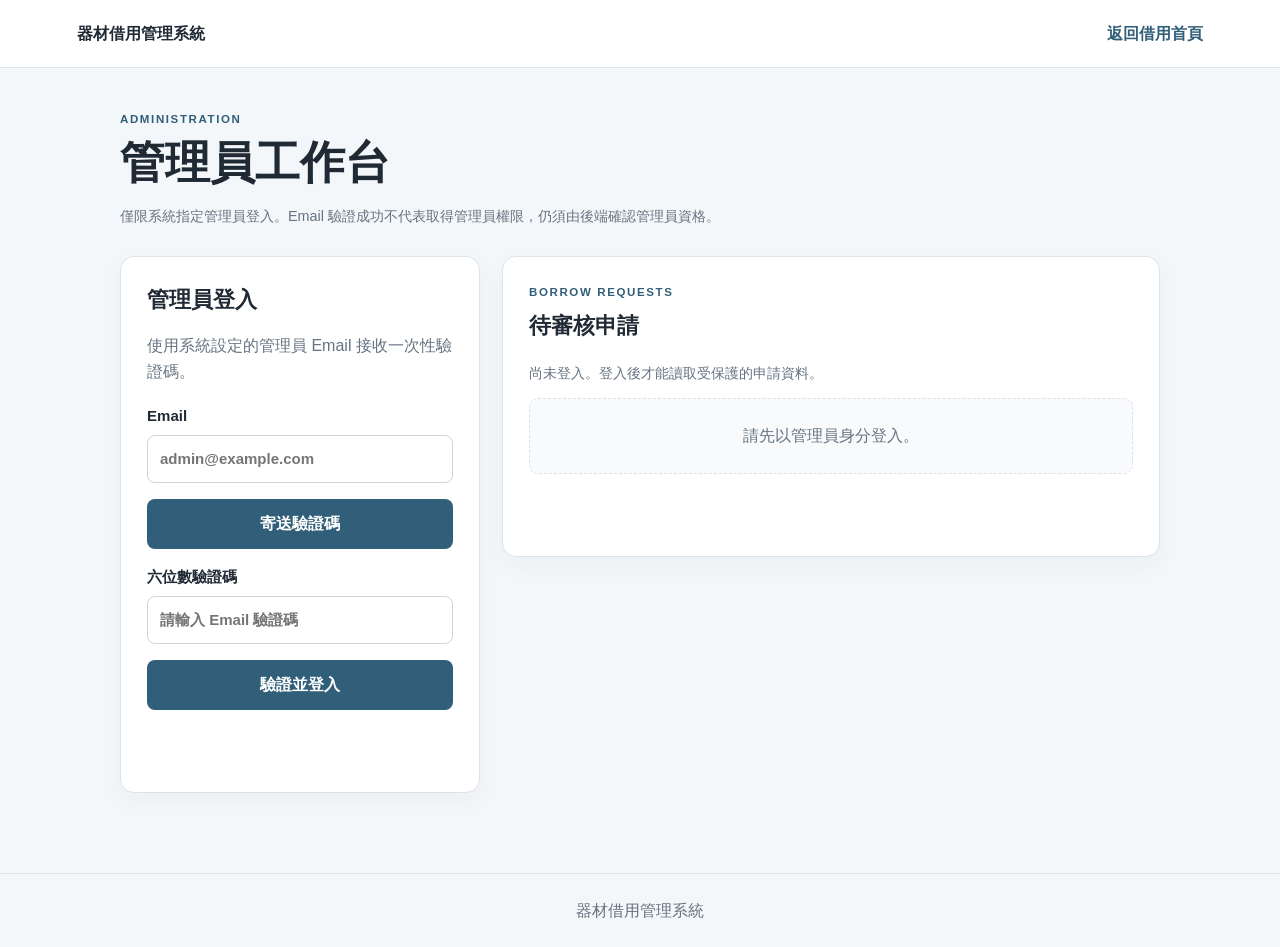
==== admin.html @ a40c545c "Add administrator login and review page" ====
<!doctype html>
<html lang="zh-Hant">
<head>
  <meta charset="UTF-8">
  <meta name="viewport" content="width=device-width, initial-scale=1.0">
  <meta name="description" content="器材借用管理系統管理員入口">
  <title>管理員登入｜器材借用管理系統</title>
  <link rel="stylesheet" href="./styles.css">
  <script src="./config.js" defer></script>
  <script src="./admin.js" defer></script>
</head>
<body>
  <header class="site-header">
    <a class="brand" href="./">器材借用管理系統</a>
    <a class="text-link" href="./">返回借用首頁</a>
  </header>
  <main class="admin-page">
    <section class="admin-intro">
      <p class="eyebrow">ADMINISTRATION</p>
      <h1>管理員工作台</h1>
      <p class="muted">僅限系統指定管理員登入。Email 驗證成功不代表取得管理員權限，仍須由後端確認管理員資格。</p>
    </section>
    <div class="admin-layout">
      <section class="admin-panel" aria-labelledby="login-title">
        <h2 id="login-title">管理員登入</h2>
        <p>使用系統設定的管理員 Email 接收一次性驗證碼。</p>
        <form id="login-form" class="admin-form">
          <label>Email
            <input id="admin-email" type="email" autocomplete="email" maxlength="254" required placeholder="admin@example.com">
          </label>
          <button id="send-code" type="button">寄送驗證碼</button>
          <label>六位數驗證碼
            <input id="admin-code" inputmode="numeric" autocomplete="one-time-code" pattern="[0-9]{6}" maxlength="6" required placeholder="請輸入 Email 驗證碼">
          </label>
          <button id="verify-login" type="submit">驗證並登入</button>
        </form>
        <p id="login-message" class="admin-message" role="status" aria-live="polite"></p>
      </section>
      <section class="admin-panel" aria-labelledby="requests-title">
        <div class="admin-toolbar">
          <div><p class="eyebrow">BORROW REQUESTS</p><h2 id="requests-title">待審核申請</h2></div>
          <button id="logout" class="button-secondary" type="button" hidden>登出</button>
        </div>
        <p id="session-note" class="admin-session-note">尚未登入。登入後才能讀取受保護的申請資料。</p>
        <div id="request-list" class="empty-admin" aria-live="polite">請先以管理員身分登入。</div>
        <p id="request-message" class="admin-message" role="status" aria-live="polite"></p>
      </section>
    </div>
  </main>
  <footer class="site-footer">器材借用管理系統</footer>
</body>
</html>
---- styles.css ----
:root {
  color-scheme: light;
  --ink: #202a35;
  --muted: #667381;
  --line: #dce3e9;
  --surface: #ffffff;
  --page: #f4f7f9;
  --accent: #315f79;
  --accent-dark: #24485d;
  --soft-blue: #edf4f7;
}
* { box-sizing: border-box; }
body {
  margin: 0;
  background: var(--page);
  color: var(--ink);
  font-family: -apple-system, BlinkMacSystemFont, "Segoe UI", "Noto Sans TC", sans-serif;
  line-height: 1.6;
}
.site-header {
  min-height: 68px;
  padding: 0 max(6vw, 24px);
  display: flex;
  align-items: center;
  justify-content: space-between;
  background: var(--surface);
  border-bottom: 1px solid var(--line);
}
.brand { color: var(--ink); font-weight: 700; text-decoration: none; }
.header-note, .muted, .form-hint { color: var(--muted); font-size: .9rem; }
.page { width: min(900px, calc(100% - 40px)); margin: 54px auto 80px; }
.intro { margin-bottom: 28px; }
.eyebrow { margin: 0 0 8px; color: var(--accent); font-size: .72rem; font-weight: 800; letter-spacing: .14em; }
h1 { margin: 0 0 10px; font-size: clamp(2rem, 5vw, 2.8rem); line-height: 1.2; }
h2 { margin: 0; font-size: 1.35rem; }
.intro > p:last-child { color: var(--muted); }
.notice {
  padding: 18px 20px;
  margin: 26px 0;
  border: 1px solid #d7e4eb;
  border-left: 4px solid var(--accent);
  border-radius: 10px;
  background: var(--soft-blue);
}
.notice p { margin: 4px 0 0; color: #526575; }
.panel {
  margin-top: 22px;
  padding: 26px;
  background: var(--surface);
  border: 1px solid var(--line);
  border-radius: 14px;
  box-shadow: 0 8px 24px rgb(30 50 65 / 4%);
}
.section-heading { display: flex; justify-content: space-between; align-items: end; gap: 16px; margin-bottom: 22px; }
.empty-state { padding: 22px; color: var(--muted); text-align: center; background: #f8fafb; border: 1px dashed var(--line); border-radius: 9px; }
.equipment-grid { display: grid; grid-template-columns: repeat(auto-fit, minmax(220px, 1fr)); gap: 14px; }
.equipment-card { padding: 18px; border: 1px solid var(--line); border-radius: 10px; background: #fff; }
.equipment-card h3 { margin: 0 0 8px; font-size: 1.08rem; }
.equipment-card p { margin: 6px 0; color: var(--muted); overflow-wrap: anywhere; }
.equipment-card .equipment-code { font-size: .85rem; }
.equipment-card .equipment-quantity { color: var(--ink); font-weight: 700; }
.form-grid { display: grid; grid-template-columns: 1fr 1fr; gap: 18px; }
label { display: grid; gap: 7px; font-size: .94rem; font-weight: 600; }
.full-width { grid-column: 1 / -1; }
input, select, textarea {
  width: 100%;
  padding: 11px 12px;
  border: 1px solid #cbd5dd;
  border-radius: 8px;
  background: #fff;
  color: var(--ink);
  font: inherit;
}
input:focus, select:focus, textarea:focus { outline: 3px solid rgb(49 95 121 / 16%); border-color: var(--accent); }
input:disabled, select:disabled, button:disabled { cursor: not-allowed; opacity: .65; }
.form-hint { margin: 18px 0; }
button {
  padding: 12px 20px;
  border: 0;
  border-radius: 8px;
  background: var(--accent);
  color: white;
  font: inherit;
  font-weight: 700;
}
.form-message { min-height: 1.5em; color: var(--muted); }
.site-footer { padding: 24px; color: var(--muted); text-align: center; border-top: 1px solid var(--line); }
@media (max-width: 620px) {
  .site-header { padding-inline: 20px; }
  .page { margin-top: 34px; }
  .panel { padding: 20px; }
  .form-grid { grid-template-columns: 1fr; }
  .full-width { grid-column: auto; }
  .section-heading { align-items: start; flex-direction: column; }
}

/* Shared navigation */
.header-actions { display: flex; align-items: center; gap: 24px; }
.text-link { color: var(--accent); font-weight: 700; text-decoration: none; }
.text-link:hover { text-decoration: underline; }
.admin-page { width: min(1040px, calc(100% - 40px)); margin: 42px auto 80px; }
.admin-intro { margin-bottom: 28px; }
.admin-layout { display: grid; grid-template-columns: minmax(280px, 360px) minmax(0, 1fr); gap: 22px; align-items: start; }
.admin-panel { padding: 26px; background: var(--surface); border: 1px solid var(--line); border-radius: 14px; box-shadow: 0 8px 24px rgb(30 50 65 / 4%); }
.admin-panel h2 { margin: 0 0 8px; }
.admin-panel > p { color: var(--muted); }
.admin-form { display: grid; gap: 16px; margin-top: 20px; }
.admin-form button, .request-actions button { cursor: pointer; }
.admin-form button:disabled, .request-actions button:disabled { cursor: not-allowed; opacity: .55; }
.button-secondary { background: #e9eef2; color: var(--ink); }
.button-danger { background: #9d3d3d; }
.admin-message { min-height: 1.5em; color: var(--muted); overflow-wrap: anywhere; }
.admin-toolbar { display: flex; justify-content: space-between; align-items: center; gap: 12px; margin-bottom: 18px; }
.admin-toolbar h2 { margin: 0; }
.request-list { display: grid; gap: 14px; }
.request-card { padding: 18px; border: 1px solid var(--line); border-radius: 10px; background: #fff; }
.request-card h3 { margin: 0 0 10px; }
.request-meta { display: grid; grid-template-columns: repeat(2, minmax(0, 1fr)); gap: 8px 16px; margin: 0; }
.request-meta div { min-width: 0; }
.request-meta dt { color: var(--muted); font-size: .82rem; }
.request-meta dd { margin: 2px 0 0; overflow-wrap: anywhere; }
.request-purpose { margin: 14px 0; white-space: pre-wrap; overflow-wrap: anywhere; }
.request-actions { display: flex; flex-wrap: wrap; gap: 10px; margin-top: 14px; }
.request-actions button { padding: 9px 14px; }
.reject-reason { margin-top: 12px; }
.empty-admin { padding: 24px; color: var(--muted); text-align: center; background: #f8fafb; border: 1px dashed var(--line); border-radius: 9px; }
.admin-session-note { color: var(--muted); font-size: .88rem; overflow-wrap: anywhere; }
@media (max-width: 760px) { .admin-layout { grid-template-columns: 1fr; } .admin-page { margin-top: 30px; } }
@media (max-width: 620px) { .header-actions { gap: 12px; } .header-note { display: none; } .request-meta { grid-template-columns: 1fr; } .admin-panel { padding: 20px; } }
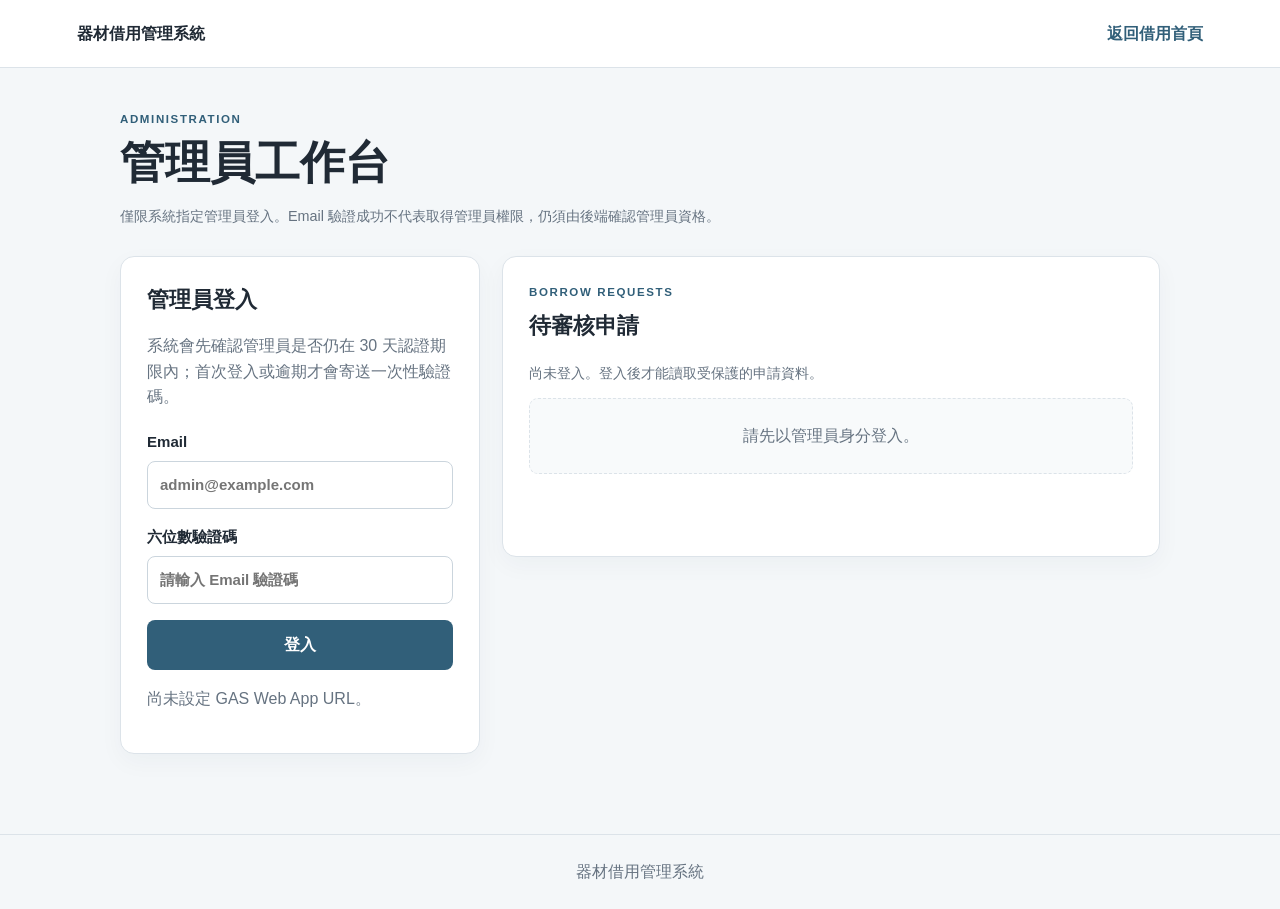
==== commit 89d132e5: "Update admin login for conditional OTP" ====
--- a/admin.html
+++ b/admin.html
@@ -23,16 +23,16 @@
     <div class="admin-layout">
       <section class="admin-panel" aria-labelledby="login-title">
         <h2 id="login-title">管理員登入</h2>
-        <p>使用系統設定的管理員 Email 接收一次性驗證碼。</p>
+        <p>系統會先確認管理員是否仍在 30 天認證期限內；首次登入或逾期才會寄送一次性驗證碼。</p>
         <form id="login-form" class="admin-form">
           <label>Email
             <input id="admin-email" type="email" autocomplete="email" maxlength="254" required placeholder="admin@example.com">
           </label>
-          <button id="send-code" type="button">寄送驗證碼</button>
+          <button id="send-code" type="button" hidden>重新寄送驗證碼</button>
           <label>六位數驗證碼
             <input id="admin-code" inputmode="numeric" autocomplete="one-time-code" pattern="[0-9]{6}" maxlength="6" required placeholder="請輸入 Email 驗證碼">
           </label>
-          <button id="verify-login" type="submit">驗證並登入</button>
+          <button id="verify-login" type="submit">登入</button>
         </form>
         <p id="login-message" class="admin-message" role="status" aria-live="polite"></p>
       </section>
